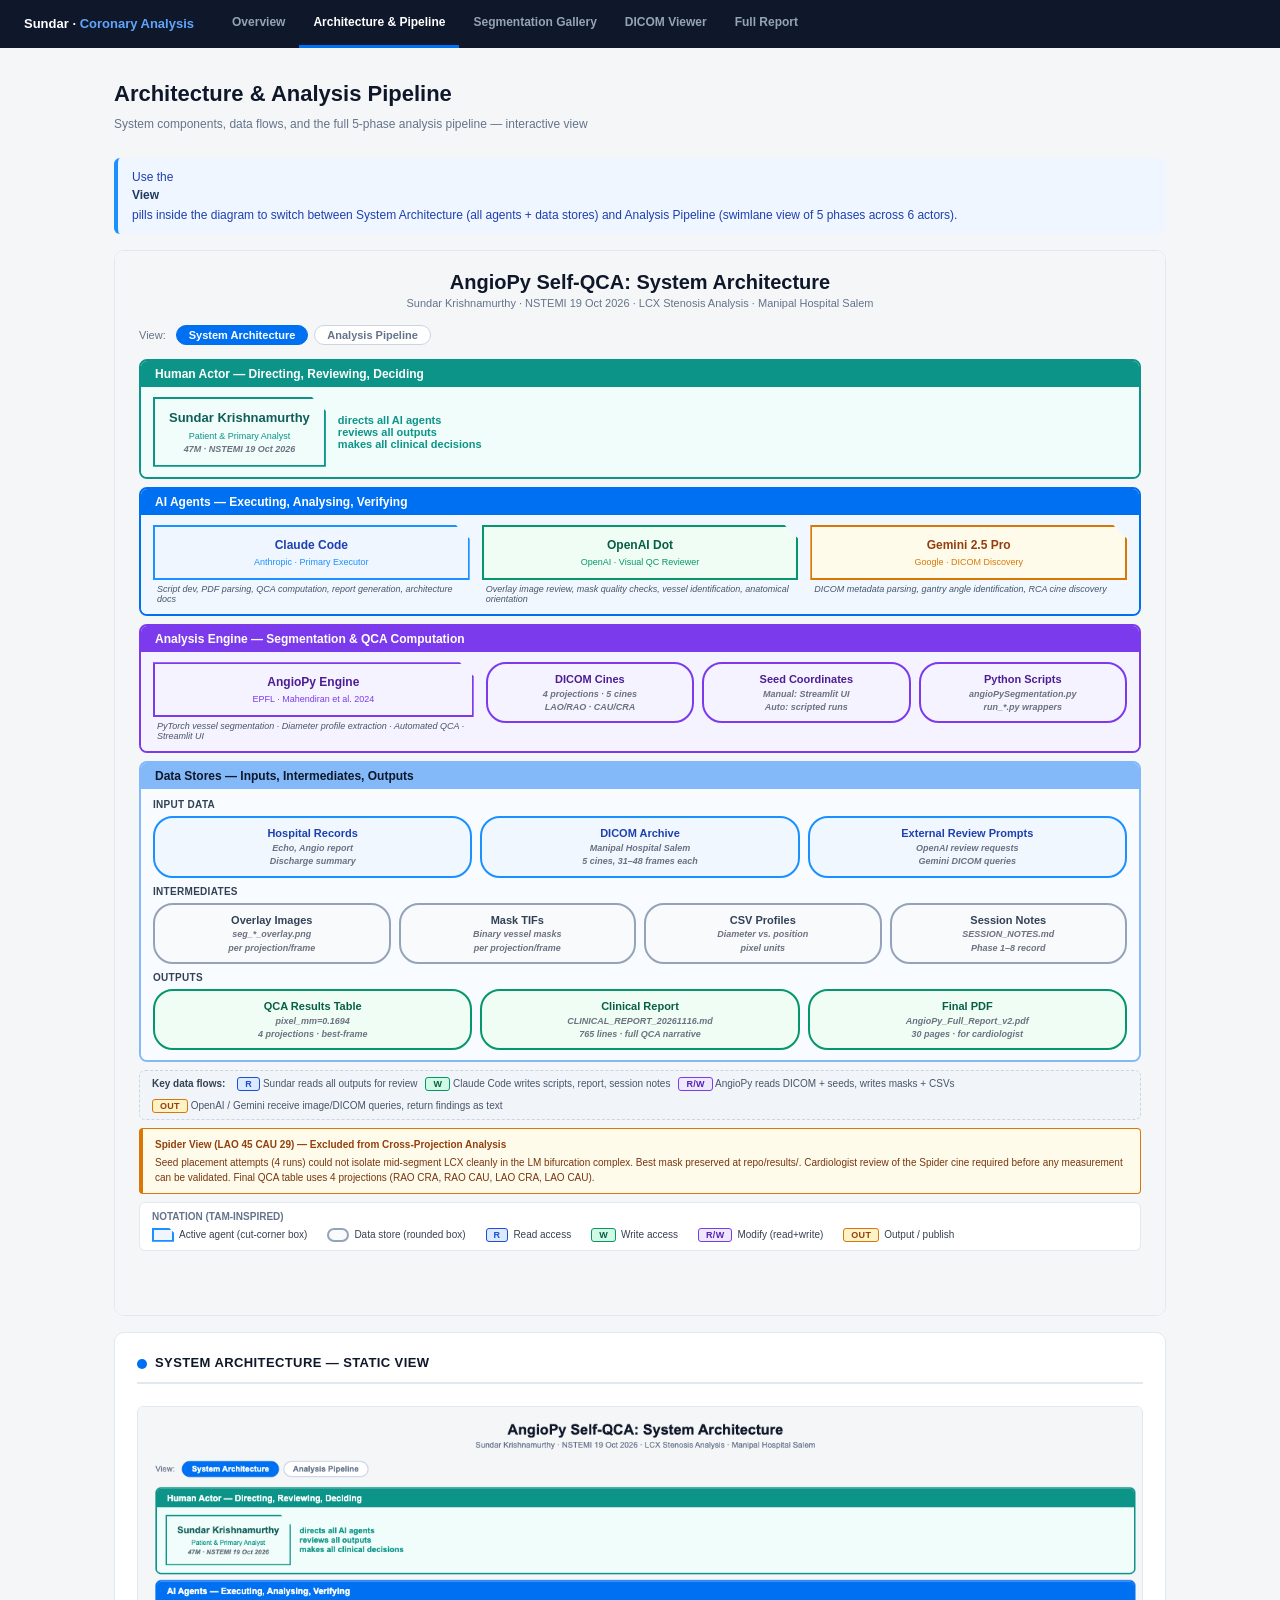
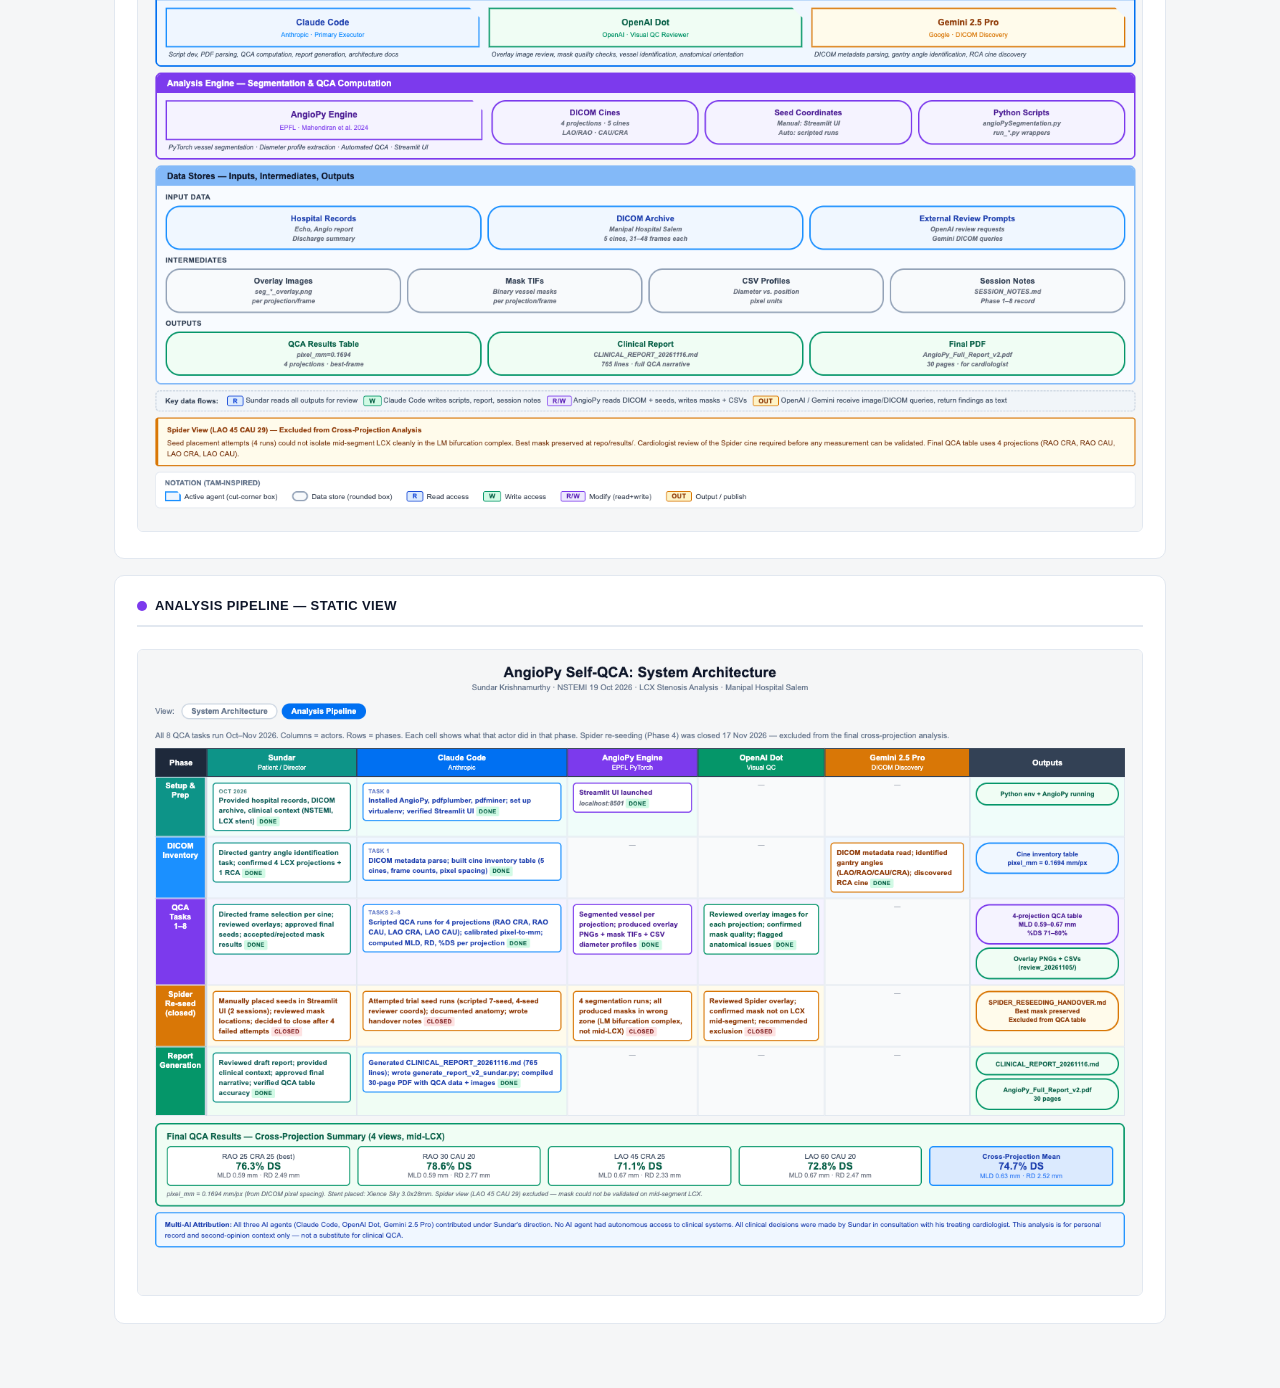
==== analysis.html @ dbf79a0f "Initial site: AngioPy self-QCA coronary analysis" ====
<!DOCTYPE html>
<html lang="en">
<head>
<meta charset="UTF-8">
<meta name="viewport" content="width=device-width, initial-scale=1.0">
<title>Architecture &amp; Pipeline — Sundar's Coronary Analysis</title>
<link rel="stylesheet" href="assets/site.css">
<style>
.arch-frame {
  width: 100%; border: none; border-radius: 8px;
  display: block; background: #F5F6F7;
}
</style>
</head>
<body>

<nav class="site-nav">
  <div class="brand">Sundar · <span>Coronary Analysis</span></div>
  <a href="index.html"    class="nav-link">Overview</a>
  <a href="analysis.html" class="nav-link active">Architecture &amp; Pipeline</a>
  <a href="images.html"   class="nav-link">Segmentation Gallery</a>
  <a href="dicom.html"    class="nav-link">DICOM Viewer</a>
  <a href="report.html"   class="nav-link">Full Report</a>
</nav>

<div class="page-wrap">

  <div class="page-header">
    <h1>Architecture &amp; Analysis Pipeline</h1>
    <p>System components, data flows, and the full 5-phase analysis pipeline — interactive view</p>
  </div>

  <div class="alert info" style="margin-bottom:16px;">
    Use the <strong>View</strong> pills inside the diagram to switch between System Architecture (all agents + data stores)
    and Analysis Pipeline (swimlane view of 5 phases across 6 actors).
  </div>

  <!-- Embedded interactive diagram -->
  <div class="section" style="padding:0;overflow:hidden;">
    <iframe
      src="angiopy_architecture.html"
      class="arch-frame"
      id="arch-iframe"
      scrolling="no"
      onload="resizeIframe(this)"
    ></iframe>
  </div>

  <!-- Static screenshots as fallback / print view -->
  <div class="section" style="margin-top:16px;">
    <div class="section-title"><div class="dot" style="background:#0070F2;"></div>System Architecture — Static View</div>
    <img src="assets/arch_level0.png" class="full-img" alt="System Architecture diagram">
  </div>

  <div class="section">
    <div class="section-title"><div class="dot" style="background:#7C3AED;"></div>Analysis Pipeline — Static View</div>
    <img src="assets/arch_level1.png" class="full-img" alt="Analysis Pipeline swimlane diagram">
  </div>

</div>

<script>
function resizeIframe(iframe) {
  try {
    iframe.style.height = iframe.contentWindow.document.body.scrollHeight + 32 + 'px';
  } catch(e) {
    iframe.style.height = '1100px';
  }
}
// Also resize on window resize
window.addEventListener('resize', function() {
  var iframe = document.getElementById('arch-iframe');
  if (iframe) resizeIframe(iframe);
});
</script>
</body>
</html>
---- assets/site.css ----
/* ── Reset ── */
*, *::before, *::after { box-sizing: border-box; margin: 0; padding: 0; }
body {
  font-family: 'Segoe UI', Arial, sans-serif;
  background: #F5F6F7;
  color: #1E293B;
  font-size: 14px;
  line-height: 1.6;
}

/* ── Nav ── */
.site-nav {
  background: #0F172A;
  padding: 0 24px;
  display: flex;
  align-items: center;
  gap: 0;
  position: sticky; top: 0; z-index: 100;
  height: 48px;
}
.site-nav .brand {
  font-size: 13px; font-weight: 700; color: #FFFFFF;
  margin-right: 24px; white-space: nowrap;
}
.site-nav .brand span { color: #60A5FA; }
.nav-link {
  display: inline-flex; align-items: center;
  padding: 0 14px; height: 48px;
  font-size: 12px; font-weight: 600; color: #94A3B8;
  text-decoration: none; border-bottom: 3px solid transparent;
  transition: all 0.15s;
}
.nav-link:hover { color: #FFFFFF; }
.nav-link.active { color: #FFFFFF; border-bottom-color: #0070F2; }

/* ── Page wrapper ── */
.page-wrap {
  max-width: 1100px;
  margin: 0 auto;
  padding: 28px 24px 48px;
}

/* ── Page header ── */
.page-header { margin-bottom: 24px; }
.page-header h1 { font-size: 22px; font-weight: 700; color: #0F172A; }
.page-header p { font-size: 12px; color: #64748B; margin-top: 4px; }

/* ── Section ── */
.section {
  background: #FFFFFF;
  border: 1px solid #E2E8F0;
  border-radius: 10px;
  padding: 20px 22px;
  margin-bottom: 16px;
}
.section-title {
  font-size: 13px; font-weight: 700; color: #0F172A;
  text-transform: uppercase; letter-spacing: 0.4px;
  margin-bottom: 12px; padding-bottom: 8px;
  border-bottom: 2px solid #E2E8F0;
  display: flex; align-items: center; gap: 8px;
}
.section-title .dot {
  width: 10px; height: 10px; border-radius: 50%; flex-shrink: 0;
}

/* ── Stat cards ── */
.stat-grid {
  display: grid;
  grid-template-columns: repeat(auto-fit, minmax(160px, 1fr));
  gap: 10px;
  margin-bottom: 16px;
}
.stat-card {
  border-radius: 8px; border: 1.5px solid;
  padding: 12px 14px; text-align: center;
}
.stat-card .stat-label { font-size: 10px; font-weight: 600; text-transform: uppercase; letter-spacing: 0.3px; opacity: 0.7; }
.stat-card .stat-value { font-size: 22px; font-weight: 700; margin: 4px 0 2px; }
.stat-card .stat-sub   { font-size: 10px; opacity: 0.65; }
.stat-card.blue   { border-color: #1b90ff; color: #1E40AF; background: #EFF6FF; }
.stat-card.green  { border-color: #059669; color: #065F46; background: #F0FDF4; }
.stat-card.amber  { border-color: #D97706; color: #92400E; background: #FFFBEB; }
.stat-card.purple { border-color: #7C3AED; color: #4C1D95; background: #F5F3FF; }
.stat-card.teal   { border-color: #0D9488; color: #115E59; background: #F0FDFA; }
.stat-card.slate  { border-color: #64748B; color: #334155; background: #F8FAFC; }

/* ── Alert / callout ── */
.alert {
  border-radius: 6px; border-left: 4px solid;
  padding: 10px 14px; font-size: 12px; line-height: 1.5; margin-bottom: 12px;
}
.alert strong { display: block; font-size: 12px; margin-bottom: 2px; }
.alert.warning { background: #FFFBEB; border-color: #D97706; color: #78350F; }
.alert.warning strong { color: #92400E; }
.alert.info    { background: #EFF6FF; border-color: #1b90ff; color: #1E40AF; }
.alert.info strong { color: #1E3A5F; }
.alert.danger  { background: #FEF2F2; border-color: #DC2626; color: #7F1D1D; }
.alert.danger strong { color: #991B1B; }
.alert.success { background: #F0FDF4; border-color: #059669; color: #065F46; }
.alert.success strong { color: #064E3B; }

/* ── Table ── */
.data-table { width: 100%; border-collapse: collapse; font-size: 12px; margin-top: 8px; }
.data-table th { background: #1E293B; color: #FFFFFF; padding: 7px 10px; text-align: left; font-weight: 700; }
.data-table td { padding: 6px 10px; border-bottom: 1px solid #E2E8F0; vertical-align: top; }
.data-table tr:nth-child(even) td { background: #F8FAFC; }
.data-table tr:hover td { background: #EFF6FF; }
.data-table .withdrawn { color: #9CA3AF; font-style: italic; }
.data-table .confirmed { color: #065F46; font-weight: 600; }
.data-table .unverified { color: #92400E; }

/* ── Image gallery ── */
.gallery-grid {
  display: grid;
  grid-template-columns: repeat(auto-fit, minmax(280px, 1fr));
  gap: 14px;
  margin-top: 12px;
}
.gallery-item { border-radius: 8px; border: 1px solid #E2E8F0; overflow: hidden; background: #FFFFFF; }
.gallery-item img { width: 100%; display: block; cursor: zoom-in; transition: opacity 0.15s; }
.gallery-item img:hover { opacity: 0.9; }
.gallery-item .gallery-caption {
  padding: 8px 10px; font-size: 10px; color: #475569; line-height: 1.4;
  border-top: 1px solid #F1F5F9;
}
.gallery-item .gallery-caption strong { display: block; font-size: 11px; color: #1E293B; margin-bottom: 2px; }

/* ── Tag/badge ── */
.tag {
  display: inline-block; border-radius: 3px; padding: 1px 7px;
  font-size: 9px; font-weight: 700; letter-spacing: 0.3px;
  text-transform: uppercase; vertical-align: middle; margin-left: 4px;
}
.tag.done    { background: #D1FAE5; color: #065F46; border: 1px solid #059669; }
.tag.closed  { background: #FEE2E2; color: #7F1D1D; border: 1px solid #DC2626; }
.tag.unverif { background: #FEF3C7; color: #92400E; border: 1px solid #D97706; }
.tag.clinical{ background: #DBEAFE; color: #1D4ED8; border: 1px solid #1D4ED8; }

/* ── Projection result card ── */
.proj-grid {
  display: grid;
  grid-template-columns: repeat(auto-fit, minmax(200px, 1fr));
  gap: 10px; margin-top: 10px;
}
.proj-card {
  border-radius: 8px; border: 1.5px solid #E2E8F0;
  padding: 12px 14px; background: #FFFFFF;
}
.proj-card .proj-name { font-size: 10px; font-weight: 700; color: #64748B; text-transform: uppercase; margin-bottom: 6px; }
.proj-card .proj-ds   { font-size: 24px; font-weight: 700; color: #0F172A; }
.proj-card .proj-meta { font-size: 10px; color: #6B7280; margin-top: 3px; }
.proj-card.best { border-color: #059669; background: #F0FDF4; }
.proj-card.best .proj-ds { color: #065F46; }
.proj-card.mean { border-color: #1b90ff; background: #EFF6FF; }
.proj-card.mean .proj-ds { color: #1E40AF; }

/* ── Lightbox ── */
#lightbox {
  display: none; position: fixed; inset: 0; z-index: 999;
  background: rgba(0,0,0,0.85); align-items: center; justify-content: center;
}
#lightbox.open { display: flex; }
#lightbox img { max-width: 92vw; max-height: 90vh; border-radius: 4px; }
#lightbox-close {
  position: fixed; top: 16px; right: 20px; color: #FFFFFF;
  font-size: 28px; cursor: pointer; font-weight: 300; line-height: 1;
}

/* ── Misc ── */
.flex-row { display: flex; gap: 10px; align-items: flex-start; flex-wrap: wrap; }
.full-img { width: 100%; border-radius: 6px; border: 1px solid #E2E8F0; margin-top: 10px; }
.mt8 { margin-top: 8px; }
.mt12 { margin-top: 12px; }
.text-muted { color: #6B7280; font-size: 11px; }
.text-small { font-size: 11px; }
a { color: #0070F2; text-decoration: none; }
a:hover { text-decoration: underline; }
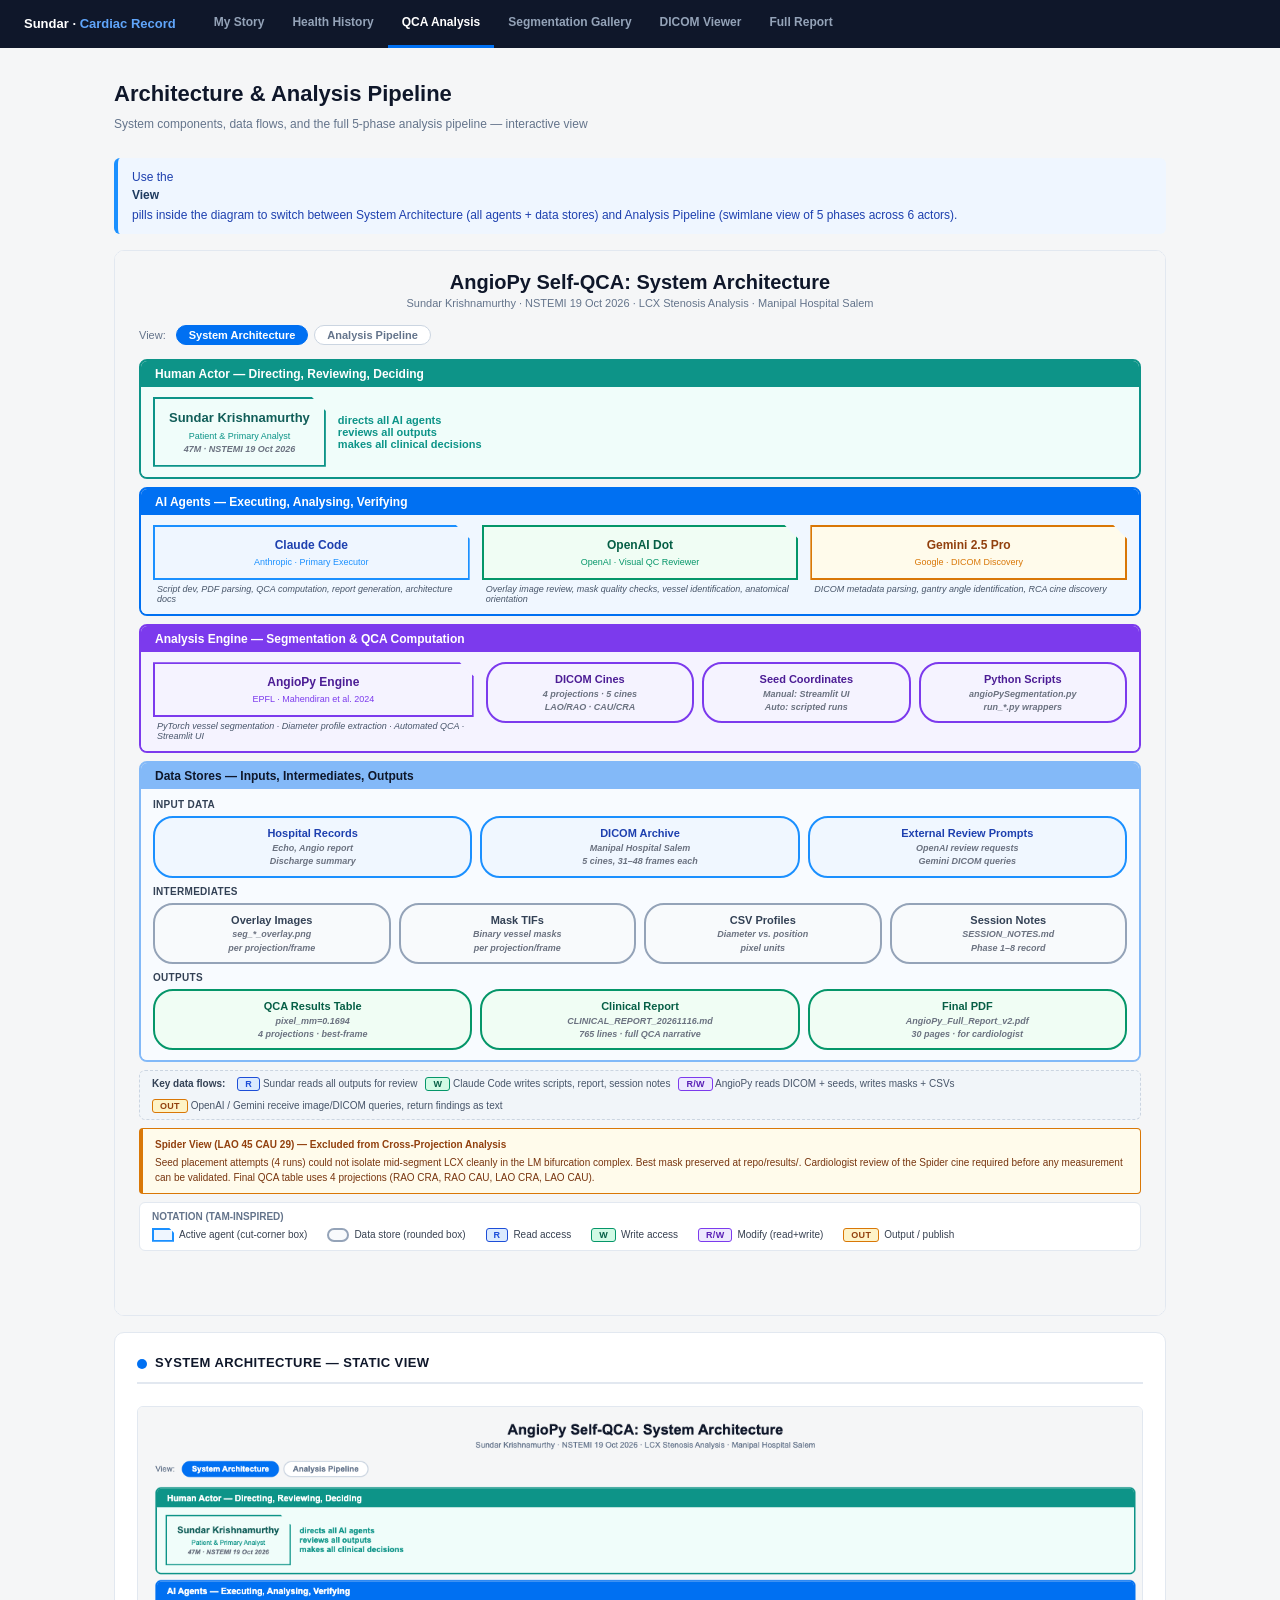
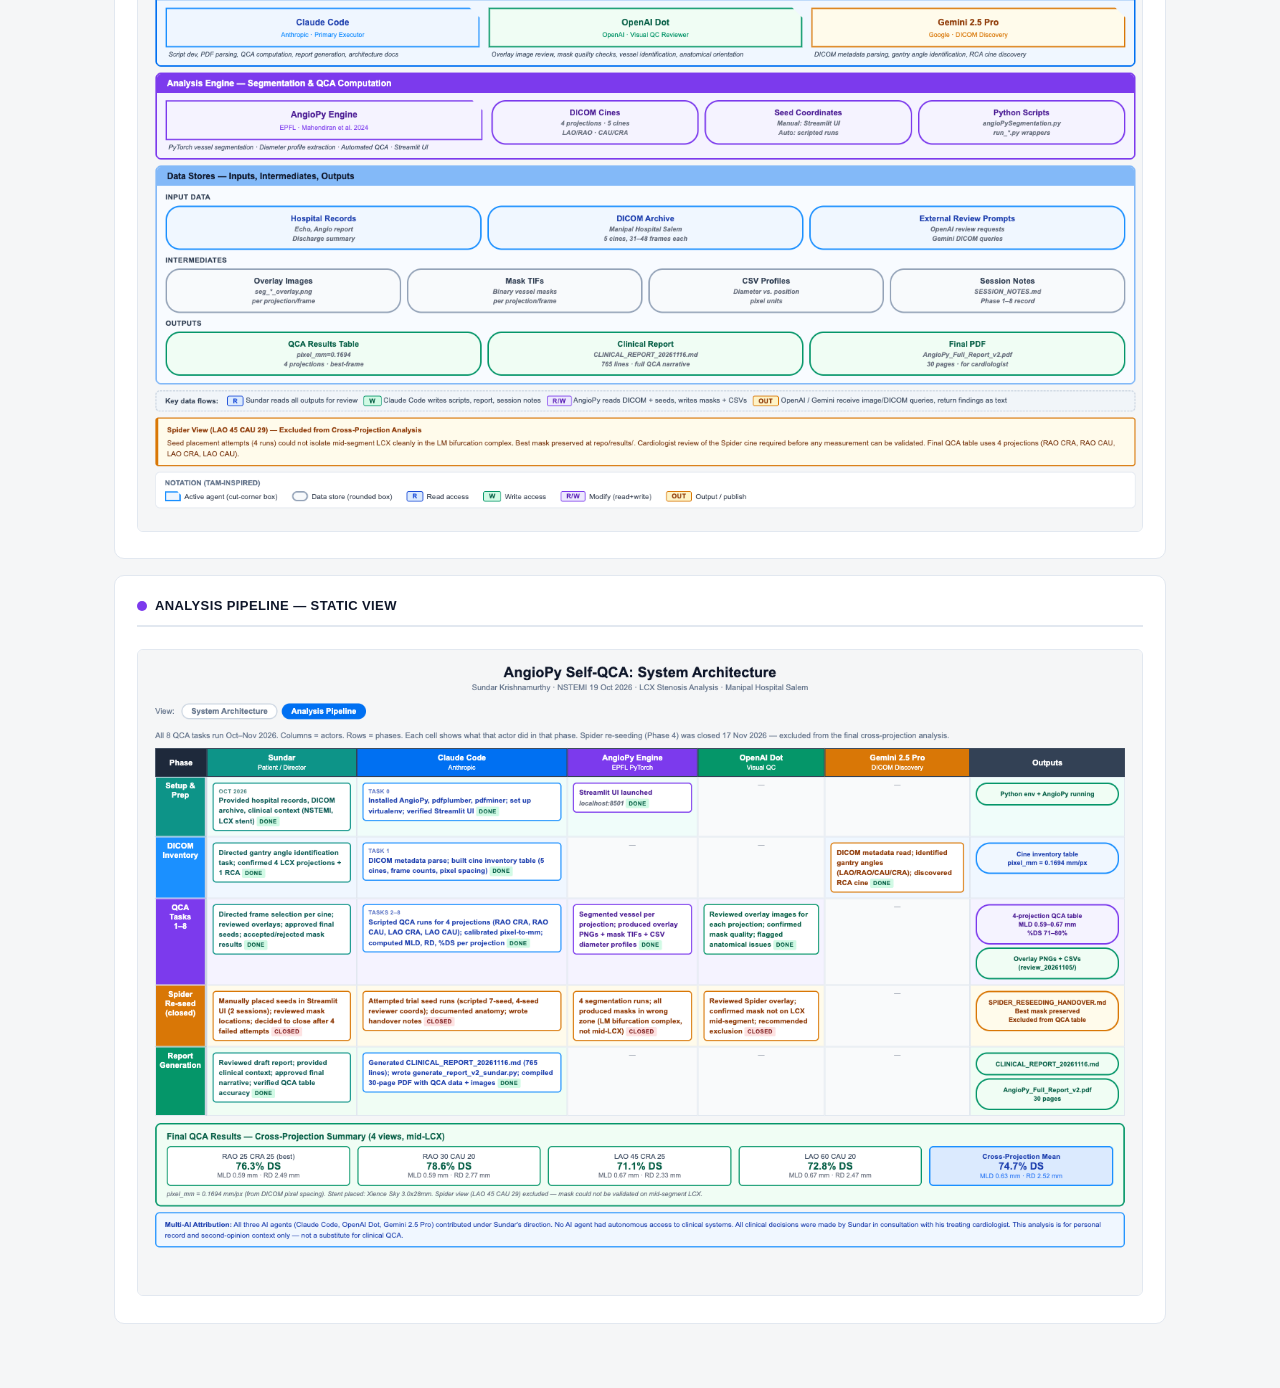
==== commit 635c5b20: "Restructure site: narrative-first layout, add Health History page - index.html: 5-tab layout (My Nar" ====
--- a/analysis.html
+++ b/analysis.html
@@ -15,9 +15,10 @@
 <body>
 
 <nav class="site-nav">
-  <div class="brand">Sundar · <span>Coronary Analysis</span></div>
-  <a href="index.html"    class="nav-link">Overview</a>
-  <a href="analysis.html" class="nav-link active">Architecture &amp; Pipeline</a>
+  <div class="brand">Sundar · <span>Cardiac Record</span></div>
+  <a href="index.html"    class="nav-link">My Story</a>
+  <a href="history.html"  class="nav-link">Health History</a>
+  <a href="analysis.html" class="nav-link active">QCA Analysis</a>
   <a href="images.html"   class="nav-link">Segmentation Gallery</a>
   <a href="dicom.html"    class="nav-link">DICOM Viewer</a>
   <a href="report.html"   class="nav-link">Full Report</a>
